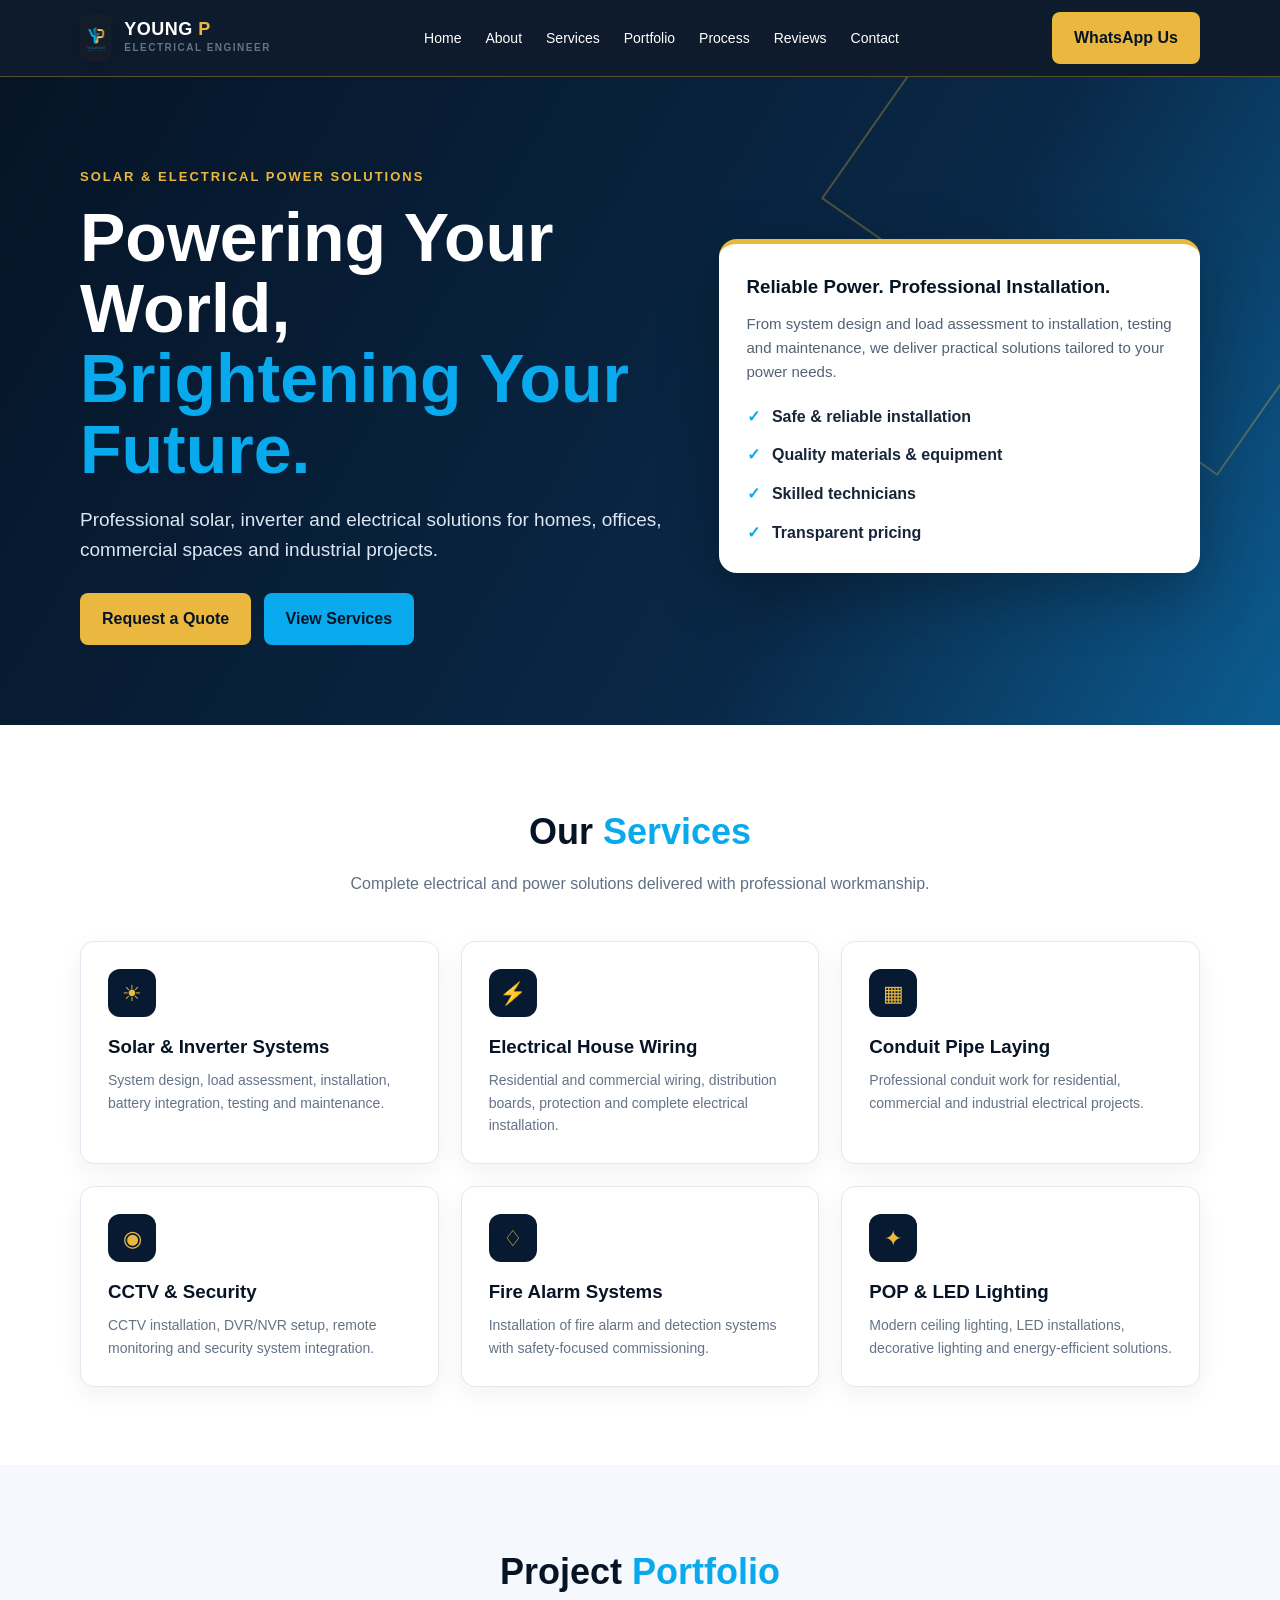
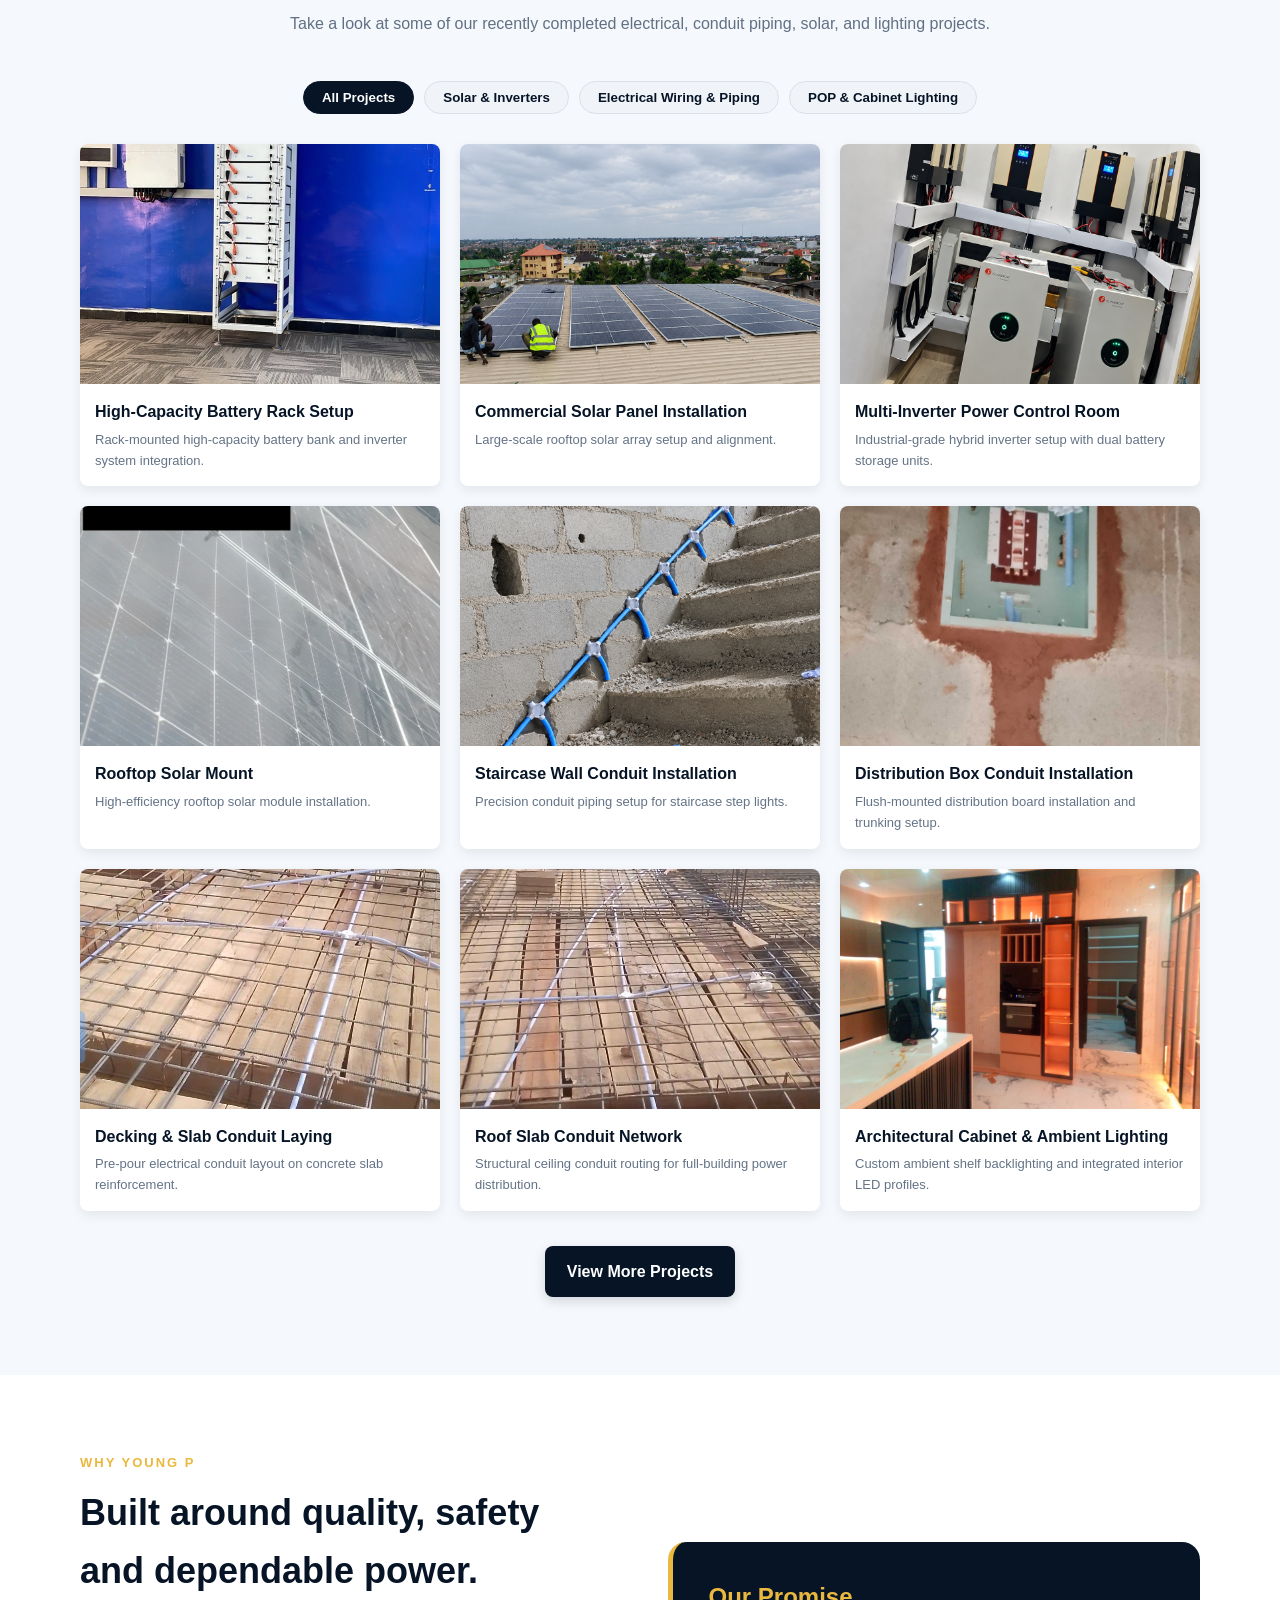
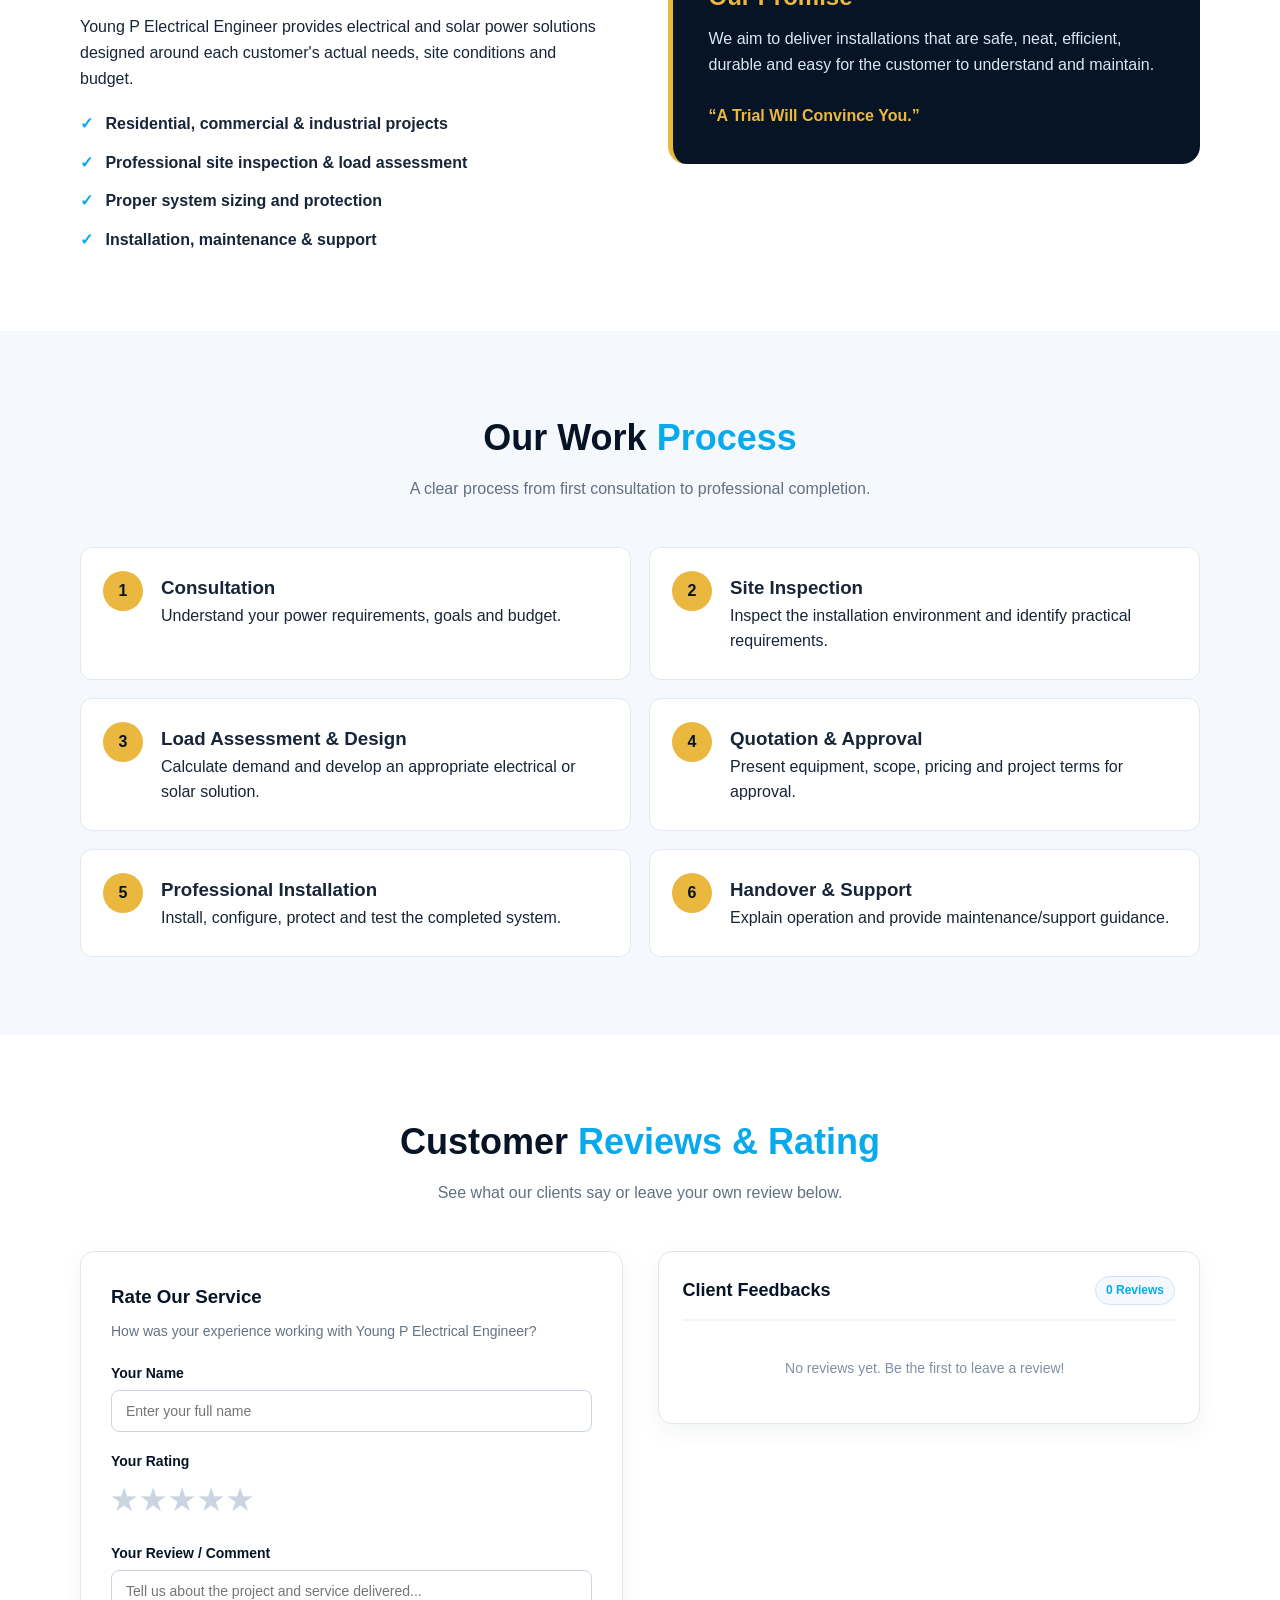
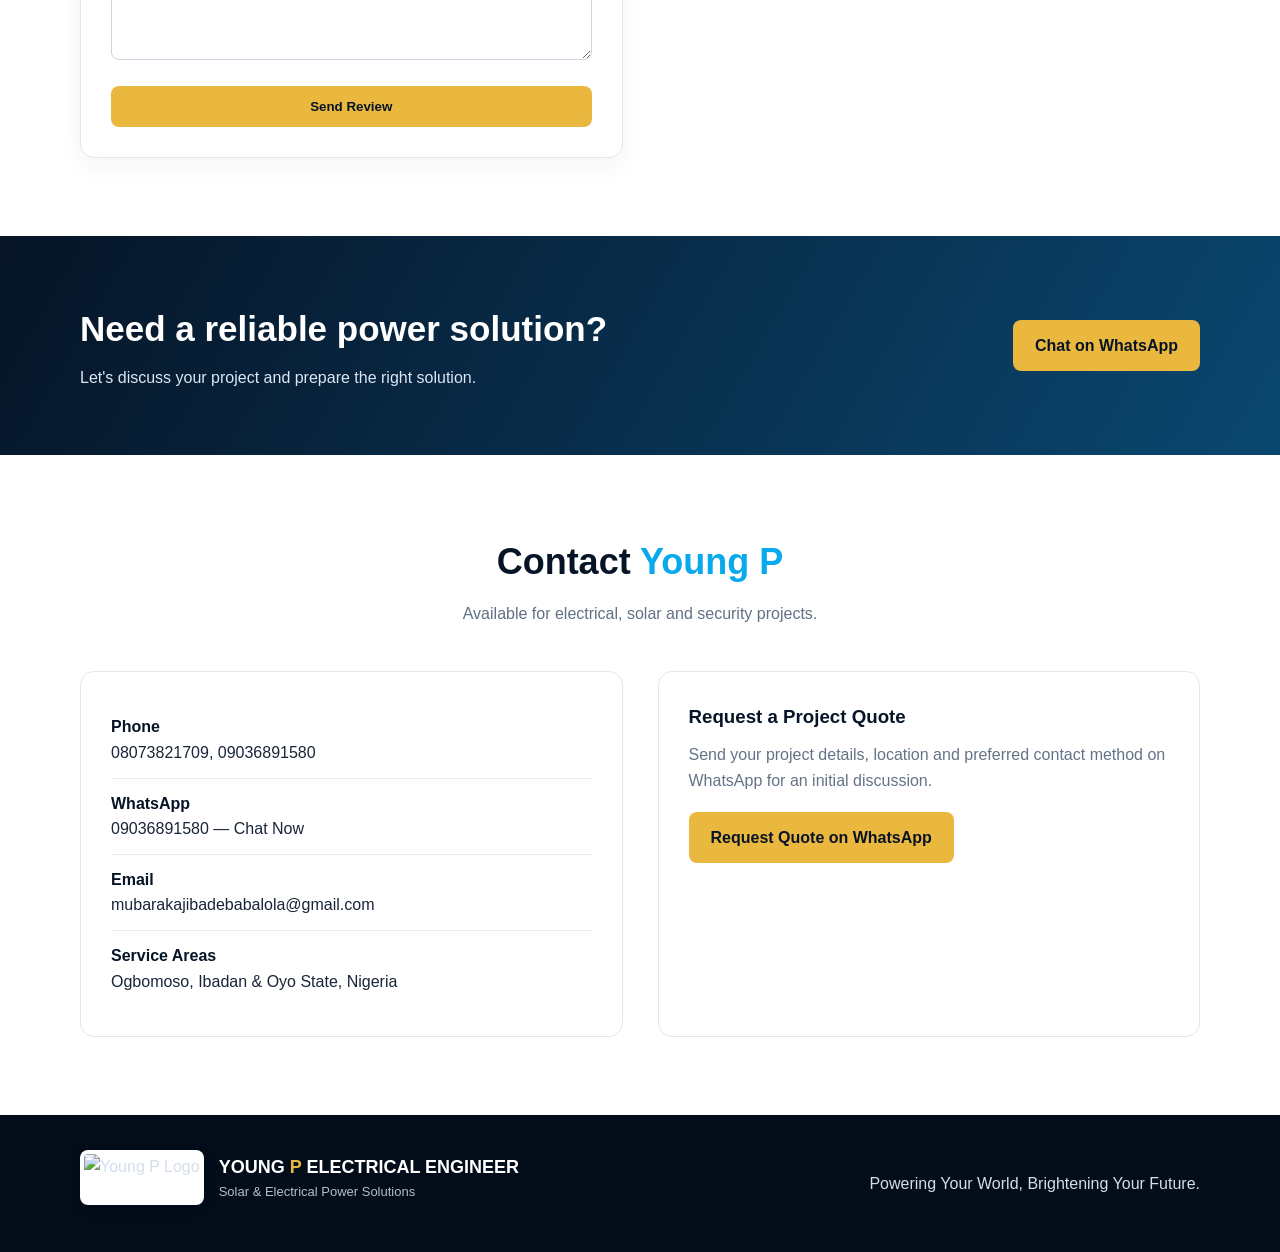
==== index.html @ 91e959a0 "I worked on YoungP website" ====
<!DOCTYPE html>
<html lang="en">

<head>
    <meta charset="UTF-8">
    <meta name="viewport" content="width=device-width, initial-scale=1.0">
    <title>Young P Electrical Engineer | Solar & Electrical Power Solutions</title>
    <meta name="description"
        content="Young P Electrical Engineer provides professional solar, inverter, electrical wiring, CCTV, fire alarm, POP and LED lighting solutions in Ogbomoso, Ibadan and Oyo State, Nigeria.">
    <link rel="stylesheet" href="style.css">
    <link rel="stylesheet" href="responsiveness.css">
    <!-- Open Graph / WhatsApp Preview Tags -->
    <meta property="og:type" content="website">
    <meta property="og:title" content="Young P Electrical Engineer | Solar & Electrical Power Solutions">
    <meta property="og:description"
        content="Professional solar, inverter, wiring, CCTV, fire alarm, POP & LED lighting solutions in Oyo State.">
    <meta property="og:image" content="logo.jpg">

    <!-- Favicon -->
    <link rel="icon" type="image/jpeg" href="./IMAGES/logo.jpg">

    <style>
        /* Logo & Brand Styling */
        .brand-container {
            display: flex;
            align-items: center;
            gap: 12px;
            text-decoration: none;
        }

        .header-logo {
            height: 48px;
            width: auto;
            border-radius: 6px;
            object-fit: contain;
            filter: drop-shadow(0px 2px 4px rgba(0, 0, 0, 0.2));
            transition: transform 0.3s ease;
        }

        .brand-container:hover .header-logo {
            transform: scale(1.05);
        }

        .brand-text-group {
            display: flex;
            flex-direction: column;
        }

        .brand-title {
            font-size: 18px;
            font-weight: 800;
            color: #ffffff;
            line-height: 1.1;
            letter-spacing: 0.5px;
        }

        .brand-title span {
            color: #eab83e;
        }

        .brand-subtitle {
            font-size: 10px;
            font-weight: 600;
            color: #647386;
            letter-spacing: 1.5px;
        }

        /* Footer Logo Styling */
        .footer-logo-wrapper {
            display: flex;
            align-items: center;
            gap: 15px;
            margin-bottom: 12px;
        }

        .footer-logo {
            height: 55px;
            width: auto;
            border-radius: 8px;
            background: #ffffff;
            padding: 4px;
            box-shadow: 0 4px 10px rgba(0,0,0,0.15);
        }

        /* Portfolio Gallery Styling */
        .gallery-filters {
            display: flex;
            justify-content: center;
            gap: 10px;
            margin-bottom: 30px;
            flex-wrap: wrap;
        }

        .filter-btn {
            background: #f0f4f8;
            border: 1px solid #dcdfe6;
            padding: 8px 18px;
            border-radius: 20px;
            cursor: pointer;
            font-weight: 600;
            color: var(--navy, #0f2b48);
            transition: all 0.3s ease;
        }

        .filter-btn.active, .filter-btn:hover {
            background: var(--navy, #0f2b48);
            color: #ffffff;
            border-color: var(--navy, #0f2b48);
        }

        .gallery-grid {
            display: grid;
            grid-template-columns: repeat(auto-fill, minmax(280px, 1fr));
            gap: 20px;
        }

        .gallery-item {
            position: relative;
            border-radius: 8px;
            overflow: hidden;
            box-shadow: 0 4px 12px rgba(0,0,0,0.08);
            background: #fff;
            transition: transform 0.3s ease;
        }

        .gallery-item:hover {
            transform: translateY(-5px);
        }

        .gallery-item img {
            width: 100%;
            height: 240px;
            object-fit: cover;
            display: block;
        }

        .gallery-caption {
            padding: 15px;
        }

        .gallery-caption h4 {
            margin: 0 0 5px;
            font-size: 16px;
            color: var(--navy, #0f2b48);
        }

        .gallery-caption p {
            margin: 0;
            font-size: 13px;
            color: #647386;
        }

        /* Hidden projects layout */
        .gallery-item.extra-project {
            display: none;
        }

        .gallery-action-wrapper {
            text-align: center;
            margin-top: 35px;
        }

        @media (max-width: 768px) {
            .header-logo {
                height: 40px;
            }
            .brand-title {
                font-size: 16px;
            }
            .brand-subtitle {
                font-size: 9px;
            }
            .gallery-grid {
                grid-template-columns: repeat(auto-fill, minmax(240px, 1fr));
            }
        }
    </style>
</head>

<body>
    <header>
        <div class="container nav">
            <a class="brand-container" href="#">
                <img src="./IMAGES/logo.jpg" alt="Young P Electrical Engineer Logo" class="header-logo">
                <div class="brand-text-group">
                    <span class="brand-title">YOUNG <span>P</span></span>
                    <span class="brand-subtitle">ELECTRICAL ENGINEER</span>
                </div>
            </a>
            <nav>
                <a href="#home">Home</a>
                <a href="#about">About</a>
                <a href="#services">Services</a>
                <a href="#portfolio">Portfolio</a>
                <a href="#process">Process</a>
                <a href="#reviews">Reviews</a>
                <a href="#contact">Contact</a>
            </nav>
            <a class="btn btn-gold" href="https://wa.me/2349036891580">WhatsApp Us</a>
        </div>
    </header>

    <main>
        <section class="hero" id="home">
            <div class="container hero-grid">
                <div>
                    <div class="kicker">Solar & Electrical Power Solutions</div>
                    <h1>Powering Your World,<br><span>Brightening Your Future.</span></h1>
                    <p>Professional solar, inverter and electrical solutions for homes, offices, commercial spaces and
                        industrial projects.</p>
                    <a class="btn btn-gold" href="#contact">Request a Quote</a>
                    <a class="btn btn-blue" href="#services" style="margin-left:8px">View Services</a>
                </div>
                <div class="hero-card">
                    <h3>Reliable Power. Professional Installation.</h3>
                    <p>From system design and load assessment to installation, testing and maintenance, we deliver
                        practical solutions tailored to your power needs.</p>
                    <div class="points">
                        <div><span>✓</span> Safe & reliable installation</div>
                        <div><span>✓</span> Quality materials & equipment</div>
                        <div><span>✓</span> Skilled technicians</div>
                        <div><span>✓</span> Transparent pricing</div>
                    </div>
                </div>
            </div>
        </section>

        <section class="section" id="services">
            <div class="container">
                <div class="section-title">
                    <h2>Our <span>Services</span></h2>
                    <p>Complete electrical and power solutions delivered with professional workmanship.</p>
                </div>
                <div class="grid">
                    <div class="service">
                        <div class="icon">☀</div>
                        <h3>Solar & Inverter Systems</h3>
                        <p>System design, load assessment, installation, battery integration, testing and maintenance.
                        </p>
                    </div>
                    <div class="service">
                        <div class="icon">⚡</div>
                        <h3>Electrical House Wiring</h3>
                        <p>Residential and commercial wiring, distribution boards, protection and complete electrical
                            installation.</p>
                    </div>
                    <div class="service">
                        <div class="icon">▦</div>
                        <h3>Conduit Pipe Laying</h3>
                        <p>Professional conduit work for residential, commercial and industrial electrical projects.</p>
                    </div>
                    <div class="service">
                        <div class="icon">◉</div>
                        <h3>CCTV & Security</h3>
                        <p>CCTV installation, DVR/NVR setup, remote monitoring and security system integration.</p>
                    </div>
                    <div class="service">
                        <div class="icon">♢</div>
                        <h3>Fire Alarm Systems</h3>
                        <p>Installation of fire alarm and detection systems with safety-focused commissioning.</p>
                    </div>
                    <div class="service">
                        <div class="icon">✦</div>
                        <h3>POP & LED Lighting</h3>
                        <p>Modern ceiling lighting, LED installations, decorative lighting and energy-efficient
                            solutions.</p>
                    </div>
                </div>
            </div>
        </section>

        <!-- Project Portfolio / Photo Gallery Section -->
        <section class="section alt" id="portfolio">
            <div class="container">
                <div class="section-title">
                    <h2>Project <span>Portfolio</span></h2>
                    <p>Take a look at some of our recently completed electrical, conduit piping, solar, and lighting projects.</p>
                </div>

                <div class="gallery-filters">
                    <button class="filter-btn active" onclick="filterGallery('all', this)">All Projects</button>
                    <button class="filter-btn" onclick="filterGallery('solar', this)">Solar & Inverters</button>
                    <button class="filter-btn" onclick="filterGallery('wiring', this)">Electrical Wiring & Piping</button>
                    <button class="filter-btn" onclick="filterGallery('lighting', this)">POP & Cabinet Lighting</button>
                </div>

                <div class="gallery-grid" id="galleryGrid">
                    <!-- Solar Systems (Initial) -->
                    <div class="gallery-item" data-category="solar">
                        <img src="./IMAGES/solar 1.jpeg" alt="Commercial Battery & Inverter Cabinet Setup">
                        <div class="gallery-caption">
                            <h4>High-Capacity Battery Rack Setup</h4>
                            <p>Rack-mounted high-capacity battery bank and inverter system integration.</p>
                        </div>
                    </div>

                    <div class="gallery-item" data-category="solar">
                        <img src="./IMAGES/solar 2.png" alt="Rooftop Commercial Solar Array">
                        <div class="gallery-caption">
                            <h4>Commercial Solar Panel Installation</h4>
                            <p>Large-scale rooftop solar array setup and alignment.</p>
                        </div>
                    </div>

                    <div class="gallery-item" data-category="solar">
                        <img src="./IMAGES/solar 3.png" alt="High Capacity Hybrid Inverter & Storage Room">
                        <div class="gallery-caption">
                            <h4>Multi-Inverter Power Control Room</h4>
                            <p>Industrial-grade hybrid inverter setup with dual battery storage units.</p>
                        </div>
                    </div>

                    <div class="gallery-item" data-category="solar">
                        <img src="./IMAGES/solar 4.jpg" alt="High Efficiency Rooftop Solar Panel Mount">
                        <div class="gallery-caption">
                            <h4>Rooftop Solar Mount</h4>
                            <p>High-efficiency rooftop solar module installation.</p>
                        </div>
                    </div>

                    <!-- Electrical Wiring & Piping (Initial) -->
                    <div class="gallery-item" data-category="wiring">
                        <img src="./IMAGES/pipe 1.png" alt="Wall Conduit Piping for Staircase Lighting">
                        <div class="gallery-caption">
                            <h4>Staircase Wall Conduit Installation</h4>
                            <p>Precision conduit piping setup for staircase step lights.</p>
                        </div>
                    </div>

                    <div class="gallery-item" data-category="wiring">
                        <img src="./IMAGES/pipe 2.jpg" alt="Embedded Distribution Board Conduit Work">
                        <div class="gallery-caption">
                            <h4>Distribution Box Conduit Installation</h4>
                            <p>Flush-mounted distribution board installation and trunking setup.</p>
                        </div>
                    </div>

                    <div class="gallery-item" data-category="wiring">
                        <img src="./IMAGES/pipe 3.jpg" alt="Slab Conduit Piping Installation">
                        <div class="gallery-caption">
                            <h4>Decking & Slab Conduit Laying</h4>
                            <p>Pre-pour electrical conduit layout on concrete slab reinforcement.</p>
                        </div>
                    </div>

                    <div class="gallery-item" data-category="wiring">
                        <img src="./IMAGES/pipe 4.jpg" alt="Roof Slab Electrical Conduit Network">
                        <div class="gallery-caption">
                            <h4>Roof Slab Conduit Network</h4>
                            <p>Structural ceiling conduit routing for full-building power distribution.</p>
                        </div>
                    </div>

                    <!-- Lighting & Interior Electricals (Initial) -->
                    <div class="gallery-item" data-category="lighting">
                        <img src="./IMAGES/light 22.jpg" alt="Integrated Cabinet Accent & Ambient Interior Lighting">
                        <div class="gallery-caption">
                            <h4>Architectural Cabinet & Ambient Lighting</h4>
                            <p>Custom ambient shelf backlighting and integrated interior LED profiles.</p>
                        </div>
                    </div>

                    <!-- Additional Hidden Projects (Revealed on View More) -->
                    <div class="gallery-item extra-project" data-category="solar">
                        <img src="solar 2.png" alt="Off-Grid Solar Power System">
                        <div class="gallery-caption">
                            <h4>Residential Solar Array</h4>
                            <p>Clean roof installation with high-efficiency PV panels.</p>
                        </div>
                    </div>

                    <div class="gallery-item extra-project" data-category="wiring">
                        <img src="pipe 2.jpg" alt="Main Power Distribution Panel Wiring">
                        <div class="gallery-caption">
                            <h4>Distribution Panel & Breaker Board</h4>
                            <p>Neat breaker alignment, phase distribution, and surge protection.</p>
                        </div>
                    </div>

                    <div class="gallery-item extra-project" data-category="lighting">
                        <img src="light 22.jpg" alt="POP Ceiling Concealed Strip Lighting">
                        <div class="gallery-caption">
                            <h4>POP LED Ceiling Design</h4>
                            <p>Warm ambient ceiling glow with concealed spotlight fixtures.</p>
                        </div>
                    </div>
                </div>

                <!-- View More / Show Less Toggle Button -->
                <div class="gallery-action-wrapper">
                    <a href="projects.html" class="btn btn-navy">View More Projects</a>
                </div>
            </div>
        </section>

        <section class="section" id="about">
            <div class="container about">
                <div>
                    <div class="kicker">Why Young P</div>
                    <h2 style="font-size:36px;color:var(--navy);margin:10px 0 15px">Built around quality, safety and
                        dependable power.</h2>
                    <p>Young P Electrical Engineer provides electrical and solar power solutions designed around each
                        customer's actual needs, site conditions and budget.</p>
                    <div class="points">
                        <div><span>✓</span> Residential, commercial & industrial projects</div>
                        <div><span>✓</span> Professional site inspection & load assessment</div>
                        <div><span>✓</span> Proper system sizing and protection</div>
                        <div><span>✓</span> Installation, maintenance & support</div>
                    </div>
                </div>
                <div class="about-box">
                    <h3>Our Promise</h3>
                    <p>We aim to deliver installations that are safe, neat, efficient, durable and easy for the customer
                        to understand and maintain.</p>
                    <br><strong class="gold">“A Trial Will Convince You.”</strong>
                </div>
            </div>
        </section>

        <section class="section alt" id="process">
            <div class="container">
                <div class="section-title">
                    <h2>Our Work <span>Process</span></h2>
                    <p>A clear process from first consultation to professional completion.</p>
                </div>
                <div class="process">
                    <div class="step">
                        <h3>Consultation</h3>
                        <p>Understand your power requirements, goals and budget.</p>
                    </div>
                    <div class="step">
                        <h3>Site Inspection</h3>
                        <p>Inspect the installation environment and identify practical requirements.</p>
                    </div>
                    <div class="step">
                        <h3>Load Assessment & Design</h3>
                        <p>Calculate demand and develop an appropriate electrical or solar solution.</p>
                    </div>
                    <div class="step">
                        <h3>Quotation & Approval</h3>
                        <p>Present equipment, scope, pricing and project terms for approval.</p>
                    </div>
                    <div class="step">
                        <h3>Professional Installation</h3>
                        <p>Install, configure, protect and test the completed system.</p>
                    </div>
                    <div class="step">
                        <h3>Handover & Support</h3>
                        <p>Explain operation and provide maintenance/support guidance.</p>
                    </div>
                </div>
            </div>
        </section>

        <section class="section" id="reviews">
            <div class="container">
                <div class="section-title">
                    <h2>Customer <span>Reviews & Rating</span></h2>
                    <p>See what our clients say or leave your own review below.</p>
                </div>

                <div class="rating-grid">
                    <div class="rating-card">
                        <h3>Rate Our Service</h3>
                        <p>How was your experience working with Young P Electrical Engineer?</p>
                        <form id="ratingForm" class="rating-form">
                            <div class="form-group">
                                <label for="clientName">Your Name</label>
                                <input type="text" id="clientName" placeholder="Enter your full name" required>
                            </div>

                            <div class="form-group">
                                <label>Your Rating</label>
                                <div class="star-rating">
                                    <input type="radio" id="star5" name="rating" value="5" required><label for="star5"
                                        title="5 stars">★</label>
                                    <input type="radio" id="star4" name="rating" value="4"><label for="star4"
                                        title="4 stars">★</label>
                                    <input type="radio" id="star3" name="rating" value="3"><label for="star3"
                                        title="3 stars">★</label>
                                    <input type="radio" id="star2" name="rating" value="2"><label for="star2"
                                        title="2 stars">★</label>
                                    <input type="radio" id="star1" name="rating" value="1"><label for="star1"
                                        title="1 star">★</label>
                                </div>
                            </div>

                            <div class="form-group">
                                <label for="clientFeedback">Your Review / Comment</label>
                                <textarea id="clientFeedback" rows="4"
                                    placeholder="Tell us about the project and service delivered..."
                                    required></textarea>
                            </div>

                            <button type="submit" class="btn btn-gold btn-full">Send Review</button>
                        </form>
                    </div>

                    <div class="reviews-feed-wrapper">
                        <div class="reviews-feed-header">
                            <h3>Client Feedbacks</h3>
                            <span id="reviewsCount">0 Reviews</span>
                        </div>
                        <div class="reviews-list" id="reviewsContainer">
                            <p id="noReviewsText" style="color: #8191a4; font-size: 14px; text-align: center; padding: 20px 0;">
                                Loading customer reviews...
                            </p>
                        </div>
                    </div>
                </div>
            </div>
        </section>

        <section class="cta">
            <div class="container cta-inner">
                <div>
                    <h2>Need a reliable power solution?</h2>
                    <p>Let's discuss your project and prepare the right solution.</p>
                </div>
                <a class="btn btn-gold" href="https://wa.me/2349036891580">Chat on WhatsApp</a>
            </div>
        </section>

        <section class="section" id="contact">
            <div class="container">
                <div class="section-title">
                    <h2>Contact <span>Young P</span></h2>
                    <p>Available for electrical, solar and security projects.</p>
                </div>
                <div class="contact">
                    <div class="contact-card">
                        <div class="contact-item"><strong>Phone</strong>08073821709, 09036891580</div>
                        <div class="contact-item"><strong>WhatsApp</strong><a
                                href="https://wa.me/2349036891580">09036891580 — Chat Now</a></div>
                        <div class="contact-item"><strong>Email</strong>mubarakajibadebabalola@gmail.com</div>
                        <div class="contact-item"><strong>Service Areas</strong>Ogbomoso, Ibadan & Oyo State, Nigeria
                        </div>
                    </div>
                    <div class="contact-card">
                        <h3 style="color:var(--navy);margin-bottom:10px">Request a Project Quote</h3>
                        <p style="color:#647386;margin-bottom:18px">Send your project details, location and preferred
                            contact method on WhatsApp for an initial discussion.</p>
                        <a class="btn btn-gold"
                            href="https://wa.me/2349036891580?text=Hello%20Young%20P%20Electrical%20Engineer%2C%20I%20would%20like%20to%20request%20a%20quotation%20for%20a%20project.">Request
                            Quote on WhatsApp</a>
                    </div>
                </div>
            </div>
        </section>
    </main>

    <footer>
        <div class="container footer-grid">
            <div>
                <div class="footer-logo-wrapper">
                    <img src="logo.jpg" alt="Young P Logo" class="footer-logo">
                    <div>
                        <div class="footer-brand" style="font-weight: 800; font-size: 18px;">YOUNG <span class="gold">P</span> ELECTRICAL ENGINEER</div>
                        <div style="font-size: 13px; opacity: 0.85;">Solar & Electrical Power Solutions</div>
                    </div>
                </div>
            </div>
            <div style="align-self: center;">Powering Your World, Brightening Your Future.</div>
        </div>
    </footer>

    <script>
        const APPS_SCRIPT_URL = 'https://script.google.com/macros/s/AKfycbx_RgiG9t1CfvG3PwMYrswu5bP3xsKKMuCV2gsfK6MatZJxmoDdED_6_L2LI17kTX6h/exec';

        let currentActiveCategory = 'all';
        let isExpanded = false;

        document.addEventListener('DOMContentLoaded', fetchLiveReviews);

        function filterGallery(category, btnElement) {
            currentActiveCategory = category;
            const items = document.querySelectorAll('.gallery-item');
            const buttons = document.querySelectorAll('.filter-btn');

            buttons.forEach(btn => btn.classList.remove('active'));
            if (btnElement) btnElement.classList.add('active');

            items.forEach(item => {
                const itemCategory = item.getAttribute('data-category');
                const isExtra = item.classList.contains('extra-project');

                const matchesCategory = (category === 'all' || itemCategory === category);

                if (matchesCategory) {
                    if (!isExtra || isExpanded) {
                        item.style.display = 'block';
                    } else {
                        item.style.display = 'none';
                    }
                } else {
                    item.style.display = 'none';
                }
            });
        }

        function toggleMoreProjects() {
            const extraProjects = document.querySelectorAll('.extra-project');
            const btn = document.getElementById('viewMoreBtn');

            isExpanded = !isExpanded;

            extraProjects.forEach(item => {
                const itemCategory = item.getAttribute('data-category');
                const matchesCategory = (currentActiveCategory === 'all' || itemCategory === currentActiveCategory);

                if (isExpanded && matchesCategory) {
                    item.style.display = 'block';
                } else {
                    item.style.display = 'none';
                }
            });

            if (isExpanded) {
                btn.innerText = 'Show Less Projects';
            } else {
                btn.innerText = 'View More Projects';
            }
        }

        document.getElementById('ratingForm').addEventListener('submit', function (e) {
            e.preventDefault();

            const submitBtn = this.querySelector('button[type="submit"]');
            submitBtn.innerText = 'Submitting Review...';
            submitBtn.disabled = true;

            const name = document.getElementById('clientName').value;
            const ratingInput = document.querySelector('input[name="rating"]:checked');
            const rating = ratingInput ? parseInt(ratingInput.value) : 5;
            const feedback = document.getElementById('clientFeedback').value;
            const todayDate = new Date().toLocaleDateString();

            const newReviewData = {
                name: name,
                rating: rating,
                feedback: feedback,
                date: todayDate
            };

            fetch(APPS_SCRIPT_URL, {
                method: 'POST',
                mode: 'cors',
                redirect: 'follow',
                headers: {
                    'Content-Type': 'text/plain;charset=utf-8'
                },
                body: JSON.stringify(newReviewData)
            })
                .then(response => response.json())
                .then(data => {
                    const noReviewsText = document.getElementById('noReviewsText');
                    if (noReviewsText) noReviewsText.remove();

                    renderReviewCard({
                        name: name,
                        rating: rating,
                        feedback: feedback,
                        date: todayDate
                    }, true);

                    updateReviewCount(1);

                    document.getElementById('ratingForm').reset();
                    submitBtn.innerText = 'Send Review';
                    submitBtn.disabled = false;

                    const starsText = '★'.repeat(rating);
                    const message = `Hello Young P Electrical Engineer,%0A%0A*New Review Posted on Website*%0A*Client Name:* ${encodeURIComponent(name)}%0A*Rating:* ${starsText} (${rating}/5 Stars)%0A*Review:* ${encodeURIComponent(feedback)}`;
                    window.open(`https://wa.me/2349036891580?text=${message}`, '_blank');
                })
                .catch(error => {
                    console.error('Error submitting review:', error);
                    alert('Failed to submit review online. Opening WhatsApp instead.');
                    submitBtn.innerText = 'Send Review';
                    submitBtn.disabled = false;
                });
        });

        function fetchLiveReviews() {
            fetch(APPS_SCRIPT_URL)
                .then(response => response.json())
                .then(reviews => {
                    const noReviewsText = document.getElementById('noReviewsText');

                    if (Array.isArray(reviews) && reviews.length > 0) {
                        if (noReviewsText) noReviewsText.remove();
                        reviews.reverse().forEach(review => renderReviewCard(review, false));
                        updateReviewCount(reviews.length, true);
                    } else {
                        if (noReviewsText) {
                            noReviewsText.innerText = 'No reviews yet. Be the first to leave a review!';
                        }
                        updateReviewCount(0, true);
                    }
                })
                .catch(error => {
                    console.error('Error fetching live reviews:', error);
                    const noReviewsText = document.getElementById('noReviewsText');
                    if (noReviewsText) {
                        noReviewsText.innerText = 'No reviews yet. Be the first to leave a review!';
                    }
                });
        }

        function renderReviewCard(review, isNew) {
            const reviewsContainer = document.getElementById('reviewsContainer');
            if (!reviewsContainer) return;

            const ratingNumber = parseInt(review.rating) || 5;
            const starsText = '★'.repeat(ratingNumber);

            const reviewElement = document.createElement('div');
            reviewElement.className = 'review-item';
            reviewElement.innerHTML = `
                <div class="review-header">
                    <strong>${escapeHTML(review.name)}</strong>
                    <div class="stars">${starsText}</div>
                </div>
                <small>${review.date ? escapeHTML(review.date) : 'Verified Client'}</small>
                <p>"${escapeHTML(review.feedback)}"</p>
            `;

            if (isNew) {
                reviewsContainer.insertBefore(reviewElement, reviewsContainer.firstChild);
            } else {
                reviewsContainer.appendChild(reviewElement);
            }
        }

        function updateReviewCount(amount, setTotal = false) {
            const countElem = document.getElementById('reviewsCount');
            if (!countElem) return;

            let currentCount = parseInt(countElem.innerText) || 0;
            let finalCount = setTotal ? amount : currentCount + amount;
            countElem.innerText = `${finalCount} ${finalCount === 1 ? 'Review' : 'Reviews'}`;
        }

        function escapeHTML(str) {
            if (!str) return '';
            return String(str).replace(/[&<>'"]/g,
                tag => ({ '&': '&amp;', '<': '&lt;', '>': '&gt;', "'": '&#39;', '"': '&quot;' }[tag] || tag)
            );
        }
    </script>
</body>

</html>
---- style.css ----
:root {
    --navy: #061426;
    --blue: #08a9ed;
    --gold: #eab83e;
    --white: #fff;
    --light: #f5f8fc;
    --text: #182538;
}

* {
    box-sizing: border-box;
    margin: 0;
    padding: 0;
}

body {
    font-family: Arial, Helvetica, sans-serif;
    color: var(--text);
    line-height: 1.6;
    background: #fff;
}

a {
    text-decoration: none;
    color: inherit;
}

.container {
    width: min(1120px, 92%);
    margin: auto;
}

/* Header & Navigation */
header {
    position: sticky;
    top: 0;
    z-index: 10;
    background: rgba(6, 20, 38, .97);
    border-bottom: 1px solid rgba(234, 184, 62, .35);
}

.nav {
    min-height: 76px;
    display: flex;
    align-items: center;
    justify-content: space-between;
    gap: 20px;
}

.brand {
    font-weight: 800;
    color: #ffffff;
    font-size: 20px;
    letter-spacing: .8px;
}

.brand span {
    color: var(--gold);
}

.brand small {
    display: block;
    color: #c9d5e4;
    font-size: 10px;
    letter-spacing: 3px;
}

nav {
    display: flex;
    gap: 24px;
    color: #fff;
    font-size: 14px;
}

nav a:hover {
    color: var(--gold);
}

/* Buttons */
.btn {
    display: inline-block;
    padding: 13px 22px;
    border-radius: 8px;
    font-weight: 700;
    border: none;
    cursor: pointer;
    transition: all 0.3s ease;
}

.btn-gold {
    background: var(--gold);
    color: #081426;
}

.btn-gold:hover {
    background: #d4a32e;
}

.btn-blue {
    background: var(--blue);
    color: #061426;
}

.btn-blue:hover {
    background: #068cc5;
}

.btn-navy {
    background: var(--navy);
    color: #ffffff;
    box-shadow: 0 4px 12px rgba(6, 20, 38, 0.15);
}

.btn-navy:hover {
    background: #092847;
    box-shadow: 0 6px 16px rgba(6, 20, 38, 0.25);
}

/* Hero Section */
.hero {
    background: linear-gradient(120deg, #061426 0%, #092847 65%, #0c5c91 100%);
    color: #fff;
    padding: 90px 0 80px;
    position: relative;
    overflow: hidden;
}

.hero:after {
    content: "";
    position: absolute;
    right: -120px;
    top: -180px;
    width: 480px;
    height: 480px;
    border: 2px solid rgba(234, 184, 62, .3);
    transform: rotate(35deg);
}

.hero-grid {
    display: grid;
    grid-template-columns: 1.1fr .9fr;
    gap: 50px;
    align-items: center;
    position: relative;
    z-index: 1;
}

.kicker {
    color: var(--gold);
    font-weight: 800;
    letter-spacing: 2px;
    text-transform: uppercase;
    font-size: 13px;
}

h1 {
    font-size: clamp(40px, 6vw, 68px);
    line-height: 1.04;
    margin: 14px 0 20px;
}

h1 span {
    color: var(--blue);
}

.hero p {
    font-size: 19px;
    color: #dce7f3;
    max-width: 650px;
    margin-bottom: 28px;
}

.hero-card {
    background: #fff;
    color: var(--text);
    padding: 28px;
    border-radius: 18px;
    box-shadow: 0 20px 60px rgba(0, 0, 0, .28);
    border-top: 5px solid var(--gold);
}

.hero-card h3 {
    color: var(--navy);
    margin-bottom: 10px;
}

.hero-card p {
    color: #536174;
    font-size: 15px;
    margin: 0;
}

/* General Layout Sections */
.section {
    padding: 78px 0;
}

.section.alt {
    background: var(--light);
}

.section-title {
    text-align: center;
    max-width: 760px;
    margin: 0 auto 45px;
}

.section-title h2 {
    font-size: 36px;
    color: var(--navy);
    margin-bottom: 10px;
}

.section-title h2 span {
    color: var(--blue);
}

.section-title p {
    color: #617083;
}

/* Services */
.grid {
    display: grid;
    grid-template-columns: repeat(3, 1fr);
    gap: 22px;
}

.service {
    background: #fff;
    border: 1px solid #e1e8f0;
    border-radius: 14px;
    padding: 27px;
    box-shadow: 0 8px 25px rgba(9, 30, 55, .06);
    transition: .2s;
}

.service:hover {
    transform: translateY(-4px);
    box-shadow: 0 14px 30px rgba(9, 30, 55, .12);
}

.icon {
    width: 48px;
    height: 48px;
    border-radius: 12px;
    background: #071a31;
    color: var(--gold);
    display: grid;
    place-items: center;
    font-size: 22px;
    margin-bottom: 15px;
}

.service h3 {
    color: var(--navy);
    margin-bottom: 7px;
}

.service p {
    color: #647386;
    font-size: 14px;
}

/* About Section */
.about {
    display: grid;
    grid-template-columns: 1fr 1fr;
    gap: 55px;
    align-items: center;
}

.about-box {
    background: var(--navy);
    color: #fff;
    padding: 36px;
    border-radius: 18px;
    border-left: 5px solid var(--gold);
}

.about-box h3 {
    color: var(--gold);
    font-size: 24px;
    margin-bottom: 10px;
}

.about-box p {
    color: #dbe6f2;
}

.points {
    display: grid;
    gap: 13px;
    margin-top: 20px;
}

.points div {
    font-weight: 700;
}

.points span {
    color: var(--blue);
    margin-right: 8px;
}

/* Work Process Section */
.process {
    counter-reset: step;
    display: grid;
    grid-template-columns: repeat(2, 1fr);
    gap: 18px;
}

.step {
    position: relative;
    padding: 25px 25px 25px 80px;
    background: #fff;
    border-radius: 12px;
    border: 1px solid #e1e8f0;
}

.step:before {
    counter-increment: step;
    content: counter(step);
    position: absolute;
    left: 22px;
    top: 23px;
    width: 40px;
    height: 40px;
    border-radius: 50%;
    display: grid;
    place-items: center;
    background: var(--gold);
    font-weight: 800;
    color: var(--navy);
}

/* Rating & Review Section */
.rating-grid {
    display: grid;
    grid-template-columns: 1fr 1fr;
    gap: 35px;
    align-items: start;
}

.rating-card {
    background: #fff;
    padding: 30px;
    border-radius: 14px;
    border: 1px solid #dfe7ef;
    box-shadow: 0 8px 25px rgba(9, 30, 55, .05);
}

.rating-card h3 {
    color: var(--navy);
    margin-bottom: 8px;
}

.rating-card p {
    color: #647386;
    font-size: 14px;
    margin-bottom: 20px;
}

.form-group {
    margin-bottom: 18px;
}

.form-group label {
    display: block;
    font-weight: 700;
    color: var(--navy);
    margin-bottom: 6px;
    font-size: 14px;
}

.form-group input,
.form-group textarea {
    width: 100%;
    padding: 12px 14px;
    border: 1px solid #cbd5e1;
    border-radius: 8px;
    font-family: inherit;
    font-size: 14px;
    color: var(--text);
    outline: none;
    transition: border-color .2s;
}

.form-group input:focus,
.form-group textarea:focus {
    border-color: var(--blue);
}

.star-rating {
    display: flex;
    flex-direction: row-reverse;
    justify-content: flex-end;
    gap: 4px;
}

.star-rating input {
    display: none;
}

.star-rating label {
    font-size: 28px;
    color: #cbd5e1;
    cursor: pointer;
    transition: color .2s;
    margin-bottom: 0;
}

.star-rating input:checked ~ label,
.star-rating label:hover,
.star-rating label:hover ~ label {
    color: var(--gold);
}

.btn-full {
    width: 100%;
    border: none;
    cursor: pointer;
    text-align: center;
}

/* Dedicated Page-Like Review Feed */
.reviews-feed-wrapper {
    background: #fff;
    border-radius: 14px;
    border: 1px solid #dfe7ef;
    padding: 24px;
    box-shadow: 0 8px 25px rgba(9, 30, 55, .05);
}

.reviews-feed-header {
    display: flex;
    justify-content: space-between;
    align-items: center;
    padding-bottom: 14px;
    margin-bottom: 16px;
    border-bottom: 2px solid #f0f4f8;
}

.reviews-feed-header h3 {
    color: var(--navy);
    font-size: 18px;
}

.reviews-feed-header span {
    background: var(--light);
    color: var(--blue);
    font-weight: 700;
    font-size: 12px;
    padding: 4px 10px;
    border-radius: 20px;
    border: 1px solid #d0e4f7;
}

.reviews-list {
    display: flex;
    flex-direction: column;
    gap: 16px;
    max-height: 430px;
    overflow-y: auto;
    padding-right: 8px;
}

/* Custom Scrollbar for Reviews Feed */
.reviews-list::-webkit-scrollbar {
    width: 6px;
}

.reviews-list::-webkit-scrollbar-track {
    background: #f1f5f9;
    border-radius: 8px;
}

.reviews-list::-webkit-scrollbar-thumb {
    background: #cbd5e1;
    border-radius: 8px;
}

.reviews-list::-webkit-scrollbar-thumb:hover {
    background: var(--blue);
}

.review-item {
    background: var(--light);
    padding: 18px 20px;
    border-radius: 12px;
    border: 1px solid #e1e8f0;
}

.review-header {
    display: flex;
    justify-content: space-between;
    align-items: center;
}

.review-header strong {
    color: var(--navy);
}

.stars {
    color: var(--gold);
    letter-spacing: 2px;
}

.review-item small {
    display: block;
    color: #8191a4;
    margin-bottom: 8px;
}

.review-item p {
    color: #536174;
    font-size: 14px;
}

/* CTA Section */
.cta {
    background: linear-gradient(120deg, #061426, #0a4770);
    color: #fff;
    padding: 65px 0;
}

.cta-inner {
    display: flex;
    align-items: center;
    justify-content: space-between;
    gap: 30px;
}

.cta h2 {
    font-size: 35px;
}

.cta p {
    color: #dce7f3;
    margin-top: 8px;
}

/* Contact Section */
.contact {
    display: grid;
    grid-template-columns: 1fr 1fr;
    gap: 35px;
}

.contact-card {
    padding: 30px;
    border: 1px solid #dfe7ef;
    border-radius: 14px;
}

.contact-item {
    padding: 12px 0;
    border-bottom: 1px solid #e7edf3;
}

.contact-item:last-child {
    border: 0;
}

.contact-item strong {
    display: block;
    color: var(--navy);
}

/* Footer */
footer {
    background: #030d1a;
    color: #d4deea;
    padding: 35px 0;
}

.footer-grid {
    display: flex;
    justify-content: space-between;
    gap: 30px;
    align-items: center;
}

.footer-brand {
    font-size: 20px;
    font-weight: 800;
    color: #ffffff;
}

.gold {
    color: var(--gold);
}
---- responsiveness.css ----
@media (max-width: 800px) {
    nav {
        display: none;
    }

    .hero-grid,
    .about,
    .contact,
    .rating-grid {
        grid-template-columns: 1fr;
    }

    .grid {
        grid-template-columns: 1fr 1fr;
    }

    .process {
        grid-template-columns: 1fr;
    }

    .cta-inner,
    .footer-grid {
        flex-direction: column;
        align-items: flex-start;
    }

    h1 {
        font-size: 46px;
    }
}

@media (max-width: 600px) {
    .hero-card, 
    .rating-card, 
    .about-box,
    .contact-card {
        padding: 20px;
    }

    .btn {
        display: block;
        width: 100%;
        text-align: center;
        margin-left: 0 !important;
        margin-top: 10px;
    }

    .contact-item {
        word-break: break-word;
    }

    .gallery-action-wrapper #viewMoreBtn {
        width: 100%;
        max-width: 280px;
    }
}

@media (max-width: 520px) {
    .grid {
        grid-template-columns: 1fr;
    }

    .section {
        padding: 58px 0;
    }

    .hero {
        padding: 65px 0;
    }

    h1 {
        font-size: 34px;
    }

    .star-rating label {
        font-size: 24px;
    }
}
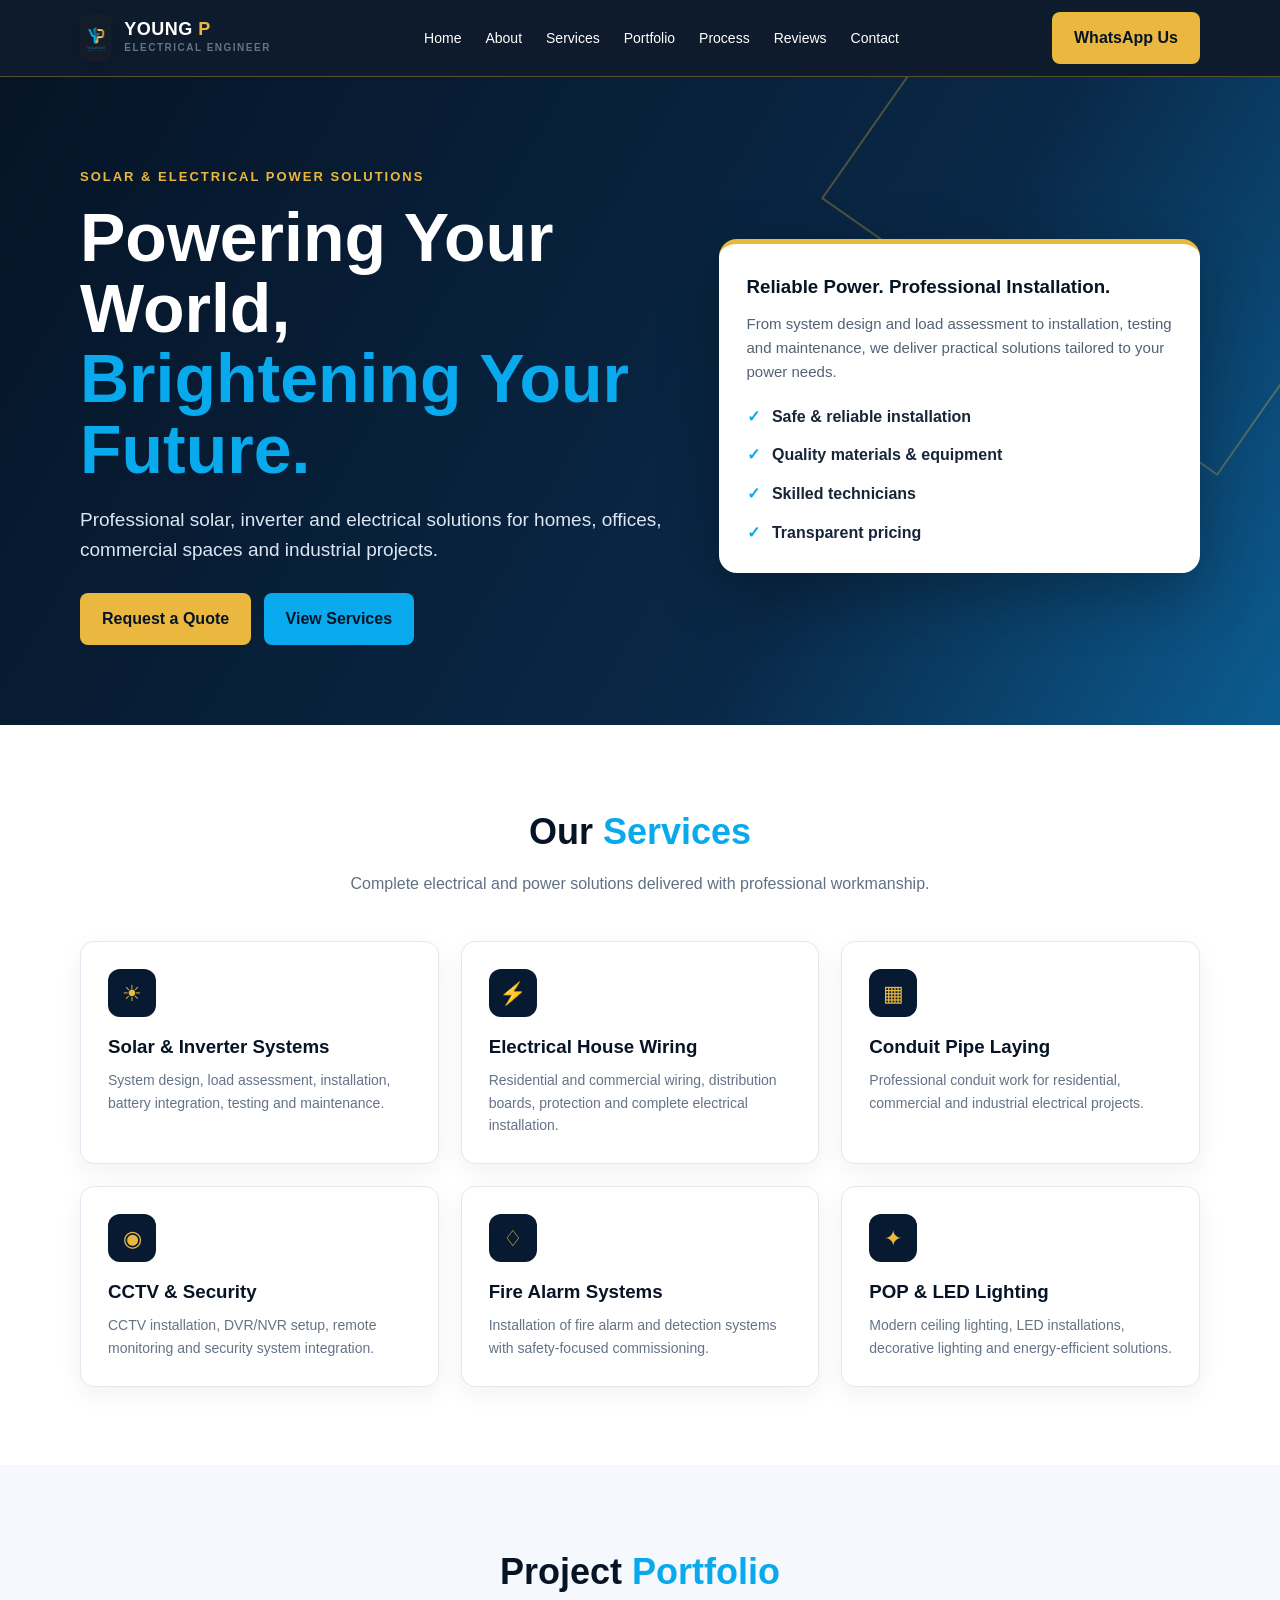
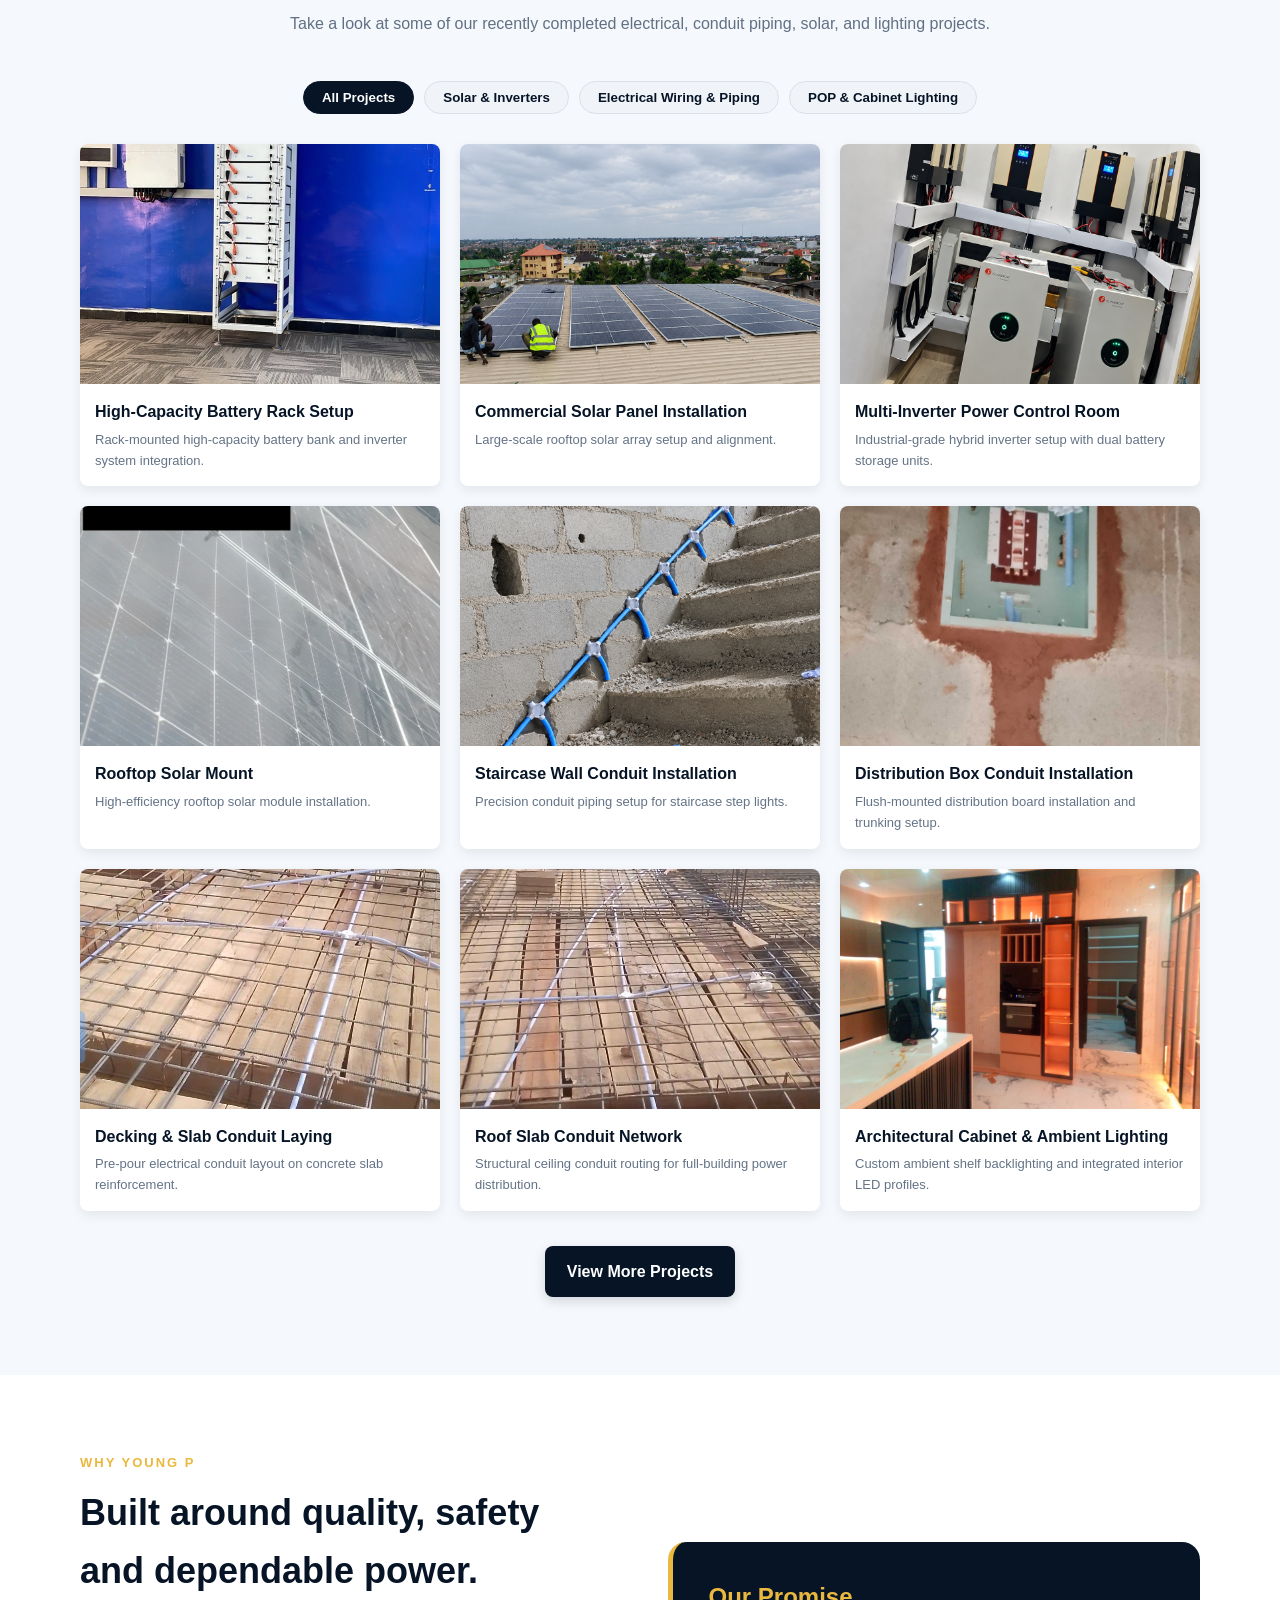
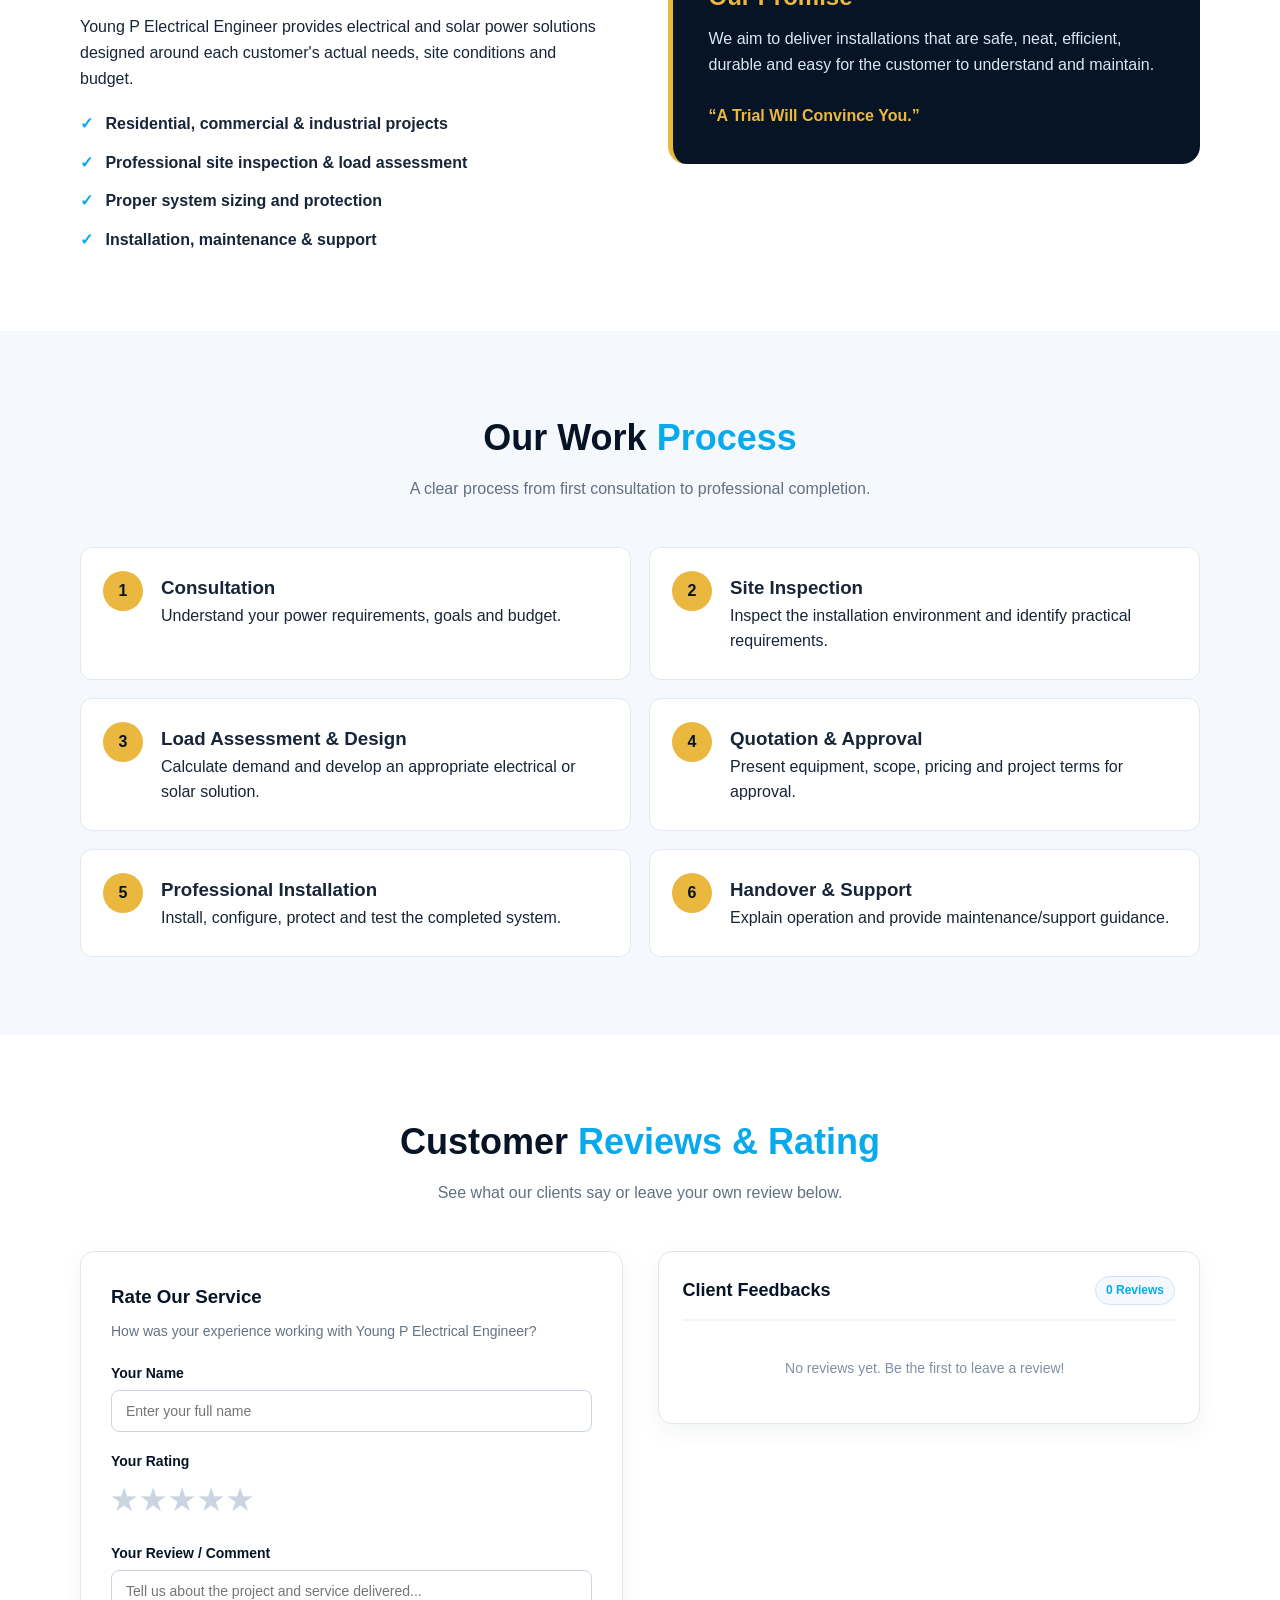
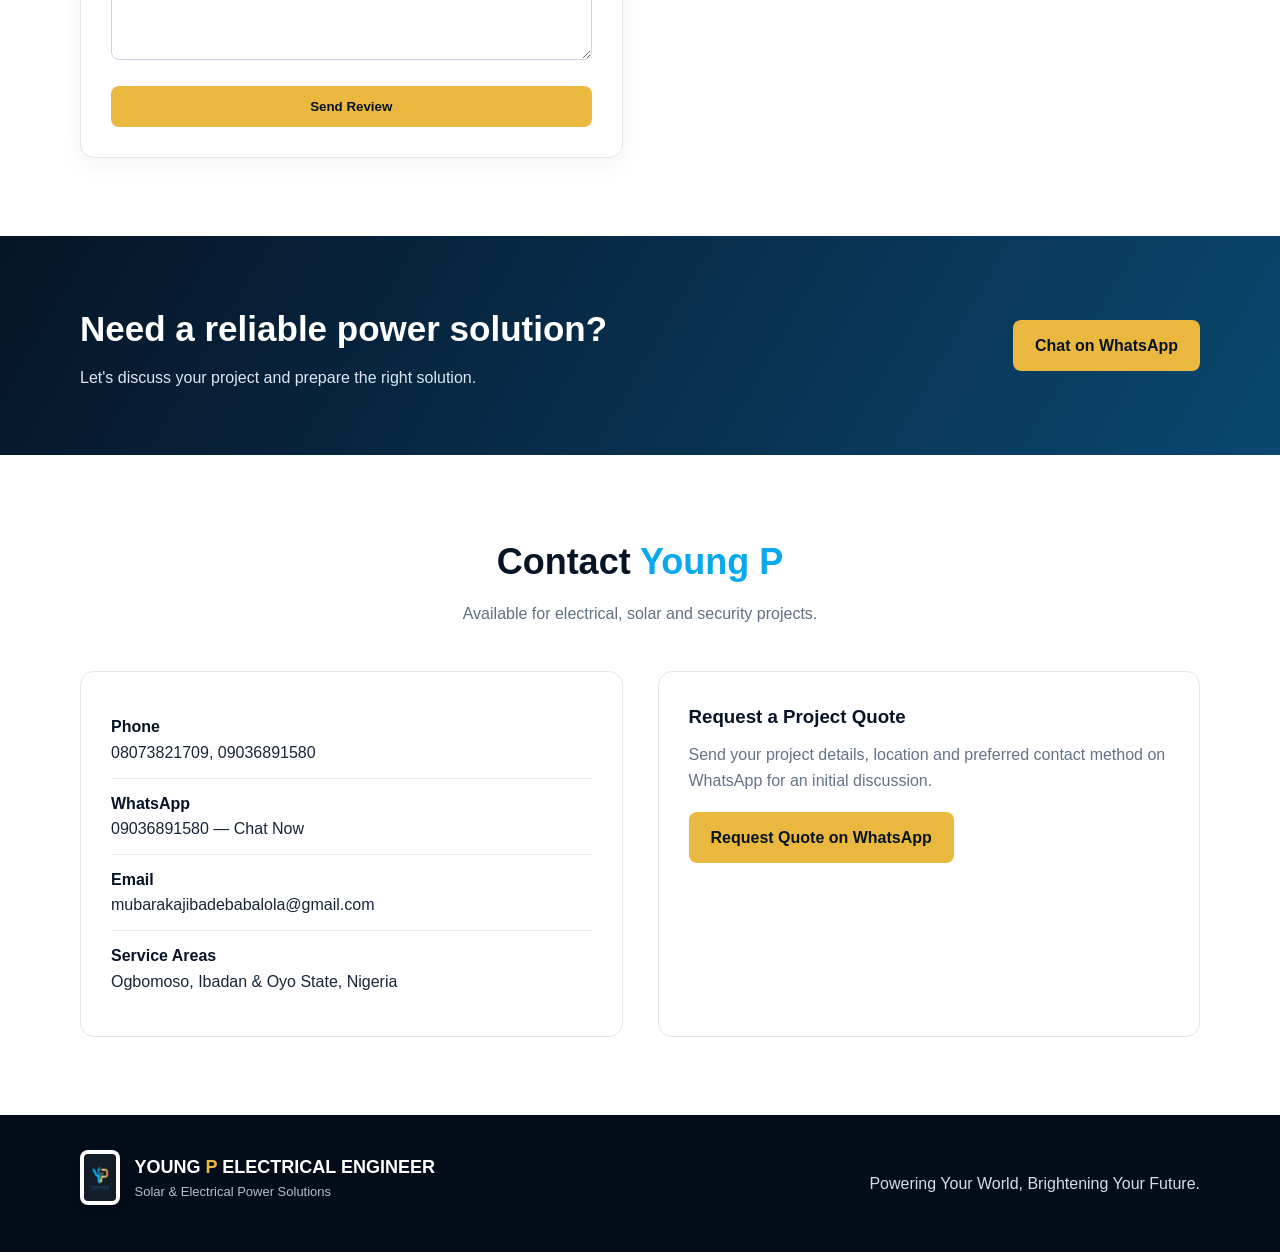
==== commit 308ccbb2: "I added the logo to the footer" ====
--- a/index.html
+++ b/index.html
@@ -553,7 +553,7 @@
         <div class="container footer-grid">
             <div>
                 <div class="footer-logo-wrapper">
-                    <img src="logo.jpg" alt="Young P Logo" class="footer-logo">
+                    <img src="./IMAGES/logo.jpg" alt="Young P Logo" class="footer-logo">
                     <div>
                         <div class="footer-brand" style="font-weight: 800; font-size: 18px;">YOUNG <span class="gold">P</span> ELECTRICAL ENGINEER</div>
                         <div style="font-size: 13px; opacity: 0.85;">Solar & Electrical Power Solutions</div>
